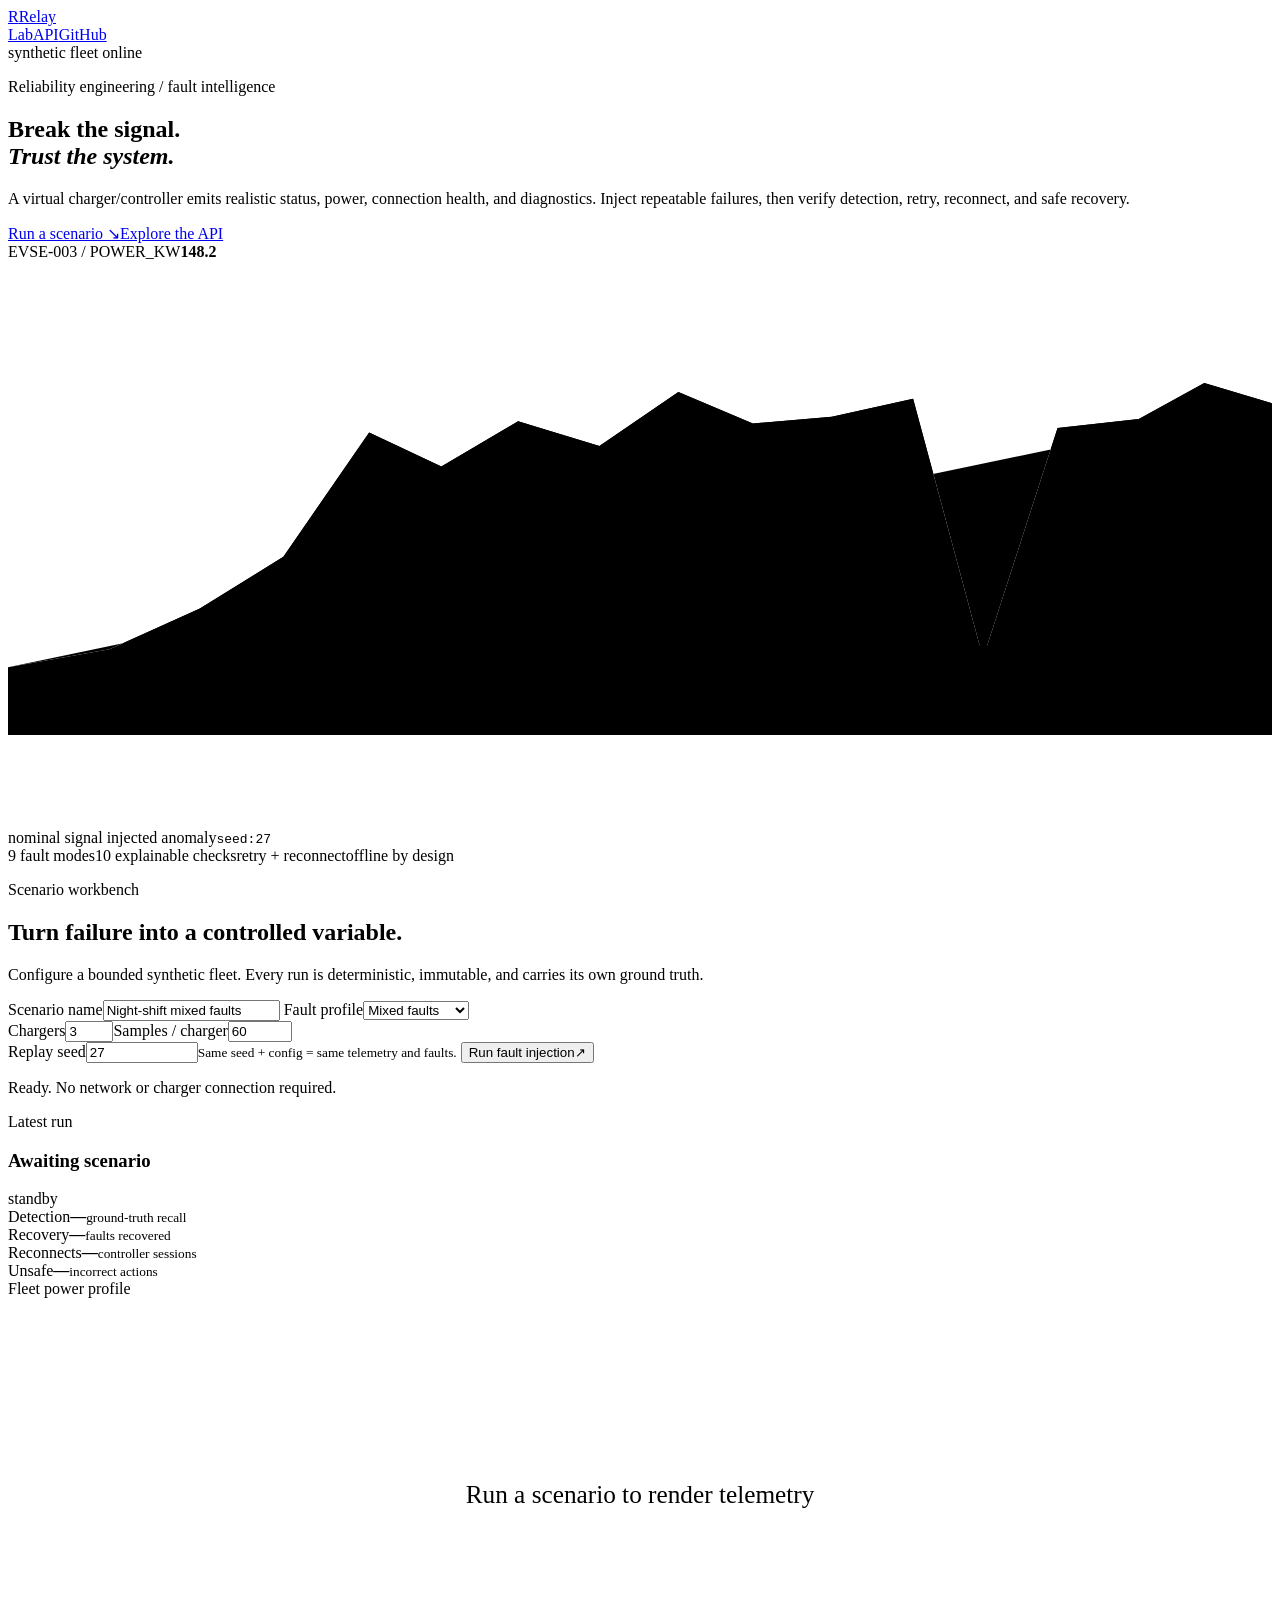
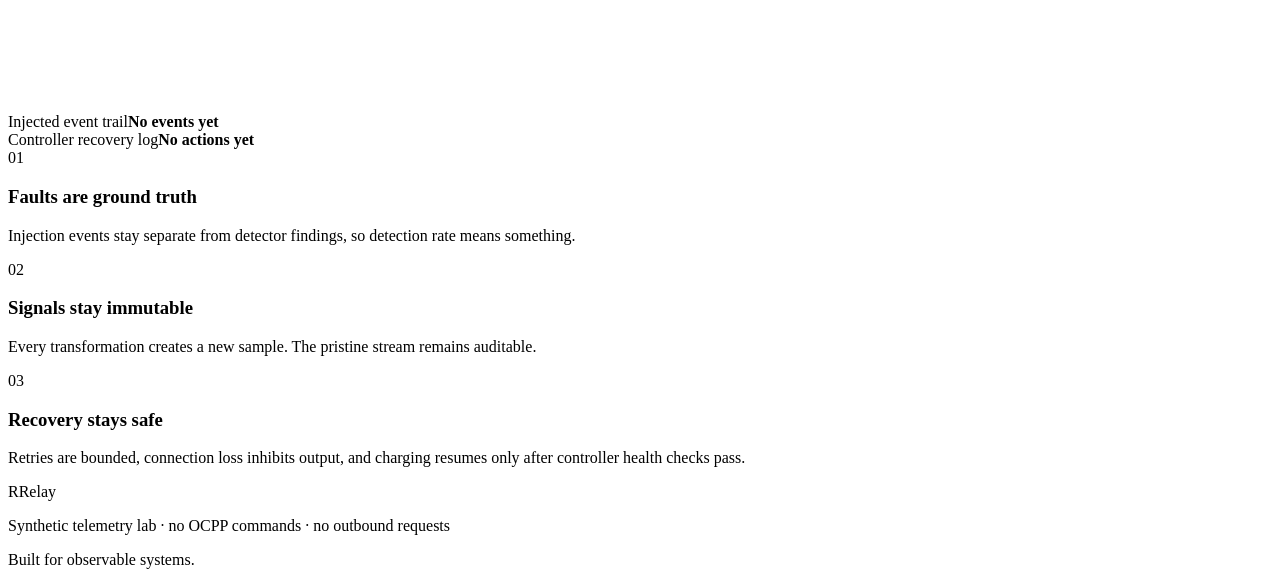
==== telemetry_lab/static/index.html @ dafc3b93 "feat: build complete EV telemetry fault lab" ====
<!doctype html>
<html lang="en">
  <head>
    <meta charset="utf-8">
    <meta name="viewport" content="width=device-width, initial-scale=1">
    <meta name="description" content="Interactive deterministic EV charging telemetry fault-injection lab.">
    <link rel="icon" href="/static/favicon.svg" type="image/svg+xml">
    <title>Relay / EV Telemetry Fault Lab</title>
    <link rel="stylesheet" href="/static/styles.css">
  </head>
  <body>
    <div class="ambient ambient-one"></div>
    <div class="ambient ambient-two"></div>
    <header class="topbar">
      <a class="brand" href="/" aria-label="Relay home"><span class="brand-mark">R</span><span>Relay</span></a>
      <nav><a href="#lab">Lab</a><a href="/api/docs">API</a><a href="https://github.com/TarunT27/ev-charging-telemetry-fault-lab">GitHub</a></nav>
      <div class="live-pill"><span></span> synthetic fleet online</div>
    </header>

    <main>
      <section class="hero">
        <div>
          <p class="eyebrow">Reliability engineering / fault intelligence</p>
          <h1>Break the signal.<br><em>Trust the system.</em></h1>
          <p class="hero-copy">A virtual charger/controller emits realistic status, power, connection health, and diagnostics. Inject repeatable failures, then verify detection, retry, reconnect, and safe recovery.</p>
          <div class="hero-actions"><a class="button primary" href="#lab">Run a scenario <span>↘</span></a><a class="button ghost" href="/api/docs">Explore the API</a></div>
        </div>
        <div class="signal-card" aria-label="Live charging signal visualization">
          <div class="signal-head"><span>EVSE-003 / POWER_KW</span><strong id="hero-power">148.2</strong></div>
          <svg viewBox="0 0 560 250" role="img" aria-label="Stylized charger power signal">
            <defs><linearGradient id="area" x1="0" y1="0" x2="0" y2="1"><stop offset="0" stop-color="#65e3c4" stop-opacity=".44"/><stop offset="1" stop-color="#65e3c4" stop-opacity="0"/></linearGradient></defs>
            <path class="gridline" d="M0 50H560M0 100H560M0 150H560M0 200H560"/>
            <path class="area" d="M0 210L0 180 45 172 85 154 122 131 160 76 192 91 226 71 262 82 297 58 330 72 365 69 401 61 432 176 465 74 501 70 530 54 560 63V210Z"/>
            <path class="trace" d="M0 180 45 172 85 154 122 131 160 76 192 91 226 71 262 82 297 58 330 72 365 69 401 61 432 176 465 74 501 70 530 54 560 63"/>
            <circle cx="432" cy="176" r="6" class="fault-dot"/><path class="fault-rule" d="M432 20V218"/>
          </svg>
          <div class="signal-foot"><span><i class="mint"></i> nominal signal</span><span><i class="coral"></i> injected anomaly</span><code>seed:27</code></div>
        </div>
      </section>

      <section class="trust-strip"><span>9 fault modes</span><span>10 explainable checks</span><span>retry + reconnect</span><span>offline by design</span></section>

      <section class="lab-section" id="lab">
        <div class="section-head"><div><p class="eyebrow">Scenario workbench</p><h2>Turn failure into a controlled variable.</h2></div><p>Configure a bounded synthetic fleet. Every run is deterministic, immutable, and carries its own ground truth.</p></div>
        <div class="workbench">
          <form class="control-panel" id="scenario-form">
            <label>Scenario name<input id="name" name="name" value="Night-shift mixed faults" maxlength="80" required></label>
            <label>Fault profile<select id="preset" name="preset"><option value="mixed-faults">Mixed faults</option><option value="noisy-network">Noisy network</option><option value="sensor-drift">Sensor drift</option><option value="baseline">Baseline</option></select></label>
            <div class="field-grid"><label>Chargers<input id="chargers" name="charger_count" type="number" value="3" min="1" max="20"></label><label>Samples / charger<input id="samples" name="samples_per_charger" type="number" value="60" min="5" max="1000"></label></div>
            <label>Replay seed<input id="seed" name="seed" type="number" value="27" min="0" max="2147483647"><small>Same seed + config = same telemetry and faults.</small></label>
            <button class="button primary run-button" type="submit"><span id="run-label">Run fault injection</span><span>↗</span></button>
            <p class="form-status" id="form-status" aria-live="polite">Ready. No network or charger connection required.</p>
          </form>

          <div class="results-panel">
            <div class="result-head"><div><span class="result-kicker">Latest run</span><h3 id="result-name">Awaiting scenario</h3></div><span class="run-state" id="run-state">standby</span></div>
            <div class="metrics">
              <article><span>Detection</span><strong id="metric-detection">—</strong><small>ground-truth recall</small></article>
              <article><span>Recovery</span><strong id="metric-recovery">—</strong><small>faults recovered</small></article>
              <article><span>Reconnects</span><strong id="metric-reconnects">—</strong><small>controller sessions</small></article>
              <article><span>Unsafe</span><strong id="metric-unsafe">—</strong><small>incorrect actions</small></article>
            </div>
            <div class="chart-head"><span>Fleet power profile</span><div id="legend"></div></div>
            <svg class="result-chart" id="result-chart" viewBox="0 0 800 260" role="img" aria-label="Scenario fleet power chart"><text x="400" y="130" text-anchor="middle">Run a scenario to render telemetry</text></svg>
            <div class="event-summary"><span>Injected event trail</span><strong id="event-summary">No events yet</strong></div>
            <div class="event-pills" id="event-pills"></div>
            <div class="event-summary"><span>Controller recovery log</span><strong id="recovery-summary">No actions yet</strong></div>
            <div class="event-pills recovery-pills" id="recovery-pills"></div>
          </div>
        </div>
      </section>

      <section class="principles">
        <article><span>01</span><h3>Faults are ground truth</h3><p>Injection events stay separate from detector findings, so detection rate means something.</p></article>
        <article><span>02</span><h3>Signals stay immutable</h3><p>Every transformation creates a new sample. The pristine stream remains auditable.</p></article>
        <article><span>03</span><h3>Recovery stays safe</h3><p>Retries are bounded, connection loss inhibits output, and charging resumes only after controller health checks pass.</p></article>
      </section>
    </main>

    <footer><div class="brand"><span class="brand-mark">R</span><span>Relay</span></div><p>Synthetic telemetry lab · no OCPP commands · no outbound requests</p><p>Built for observable systems.</p></footer>
    <script src="/static/app.js" defer></script>
  </body>
</html>
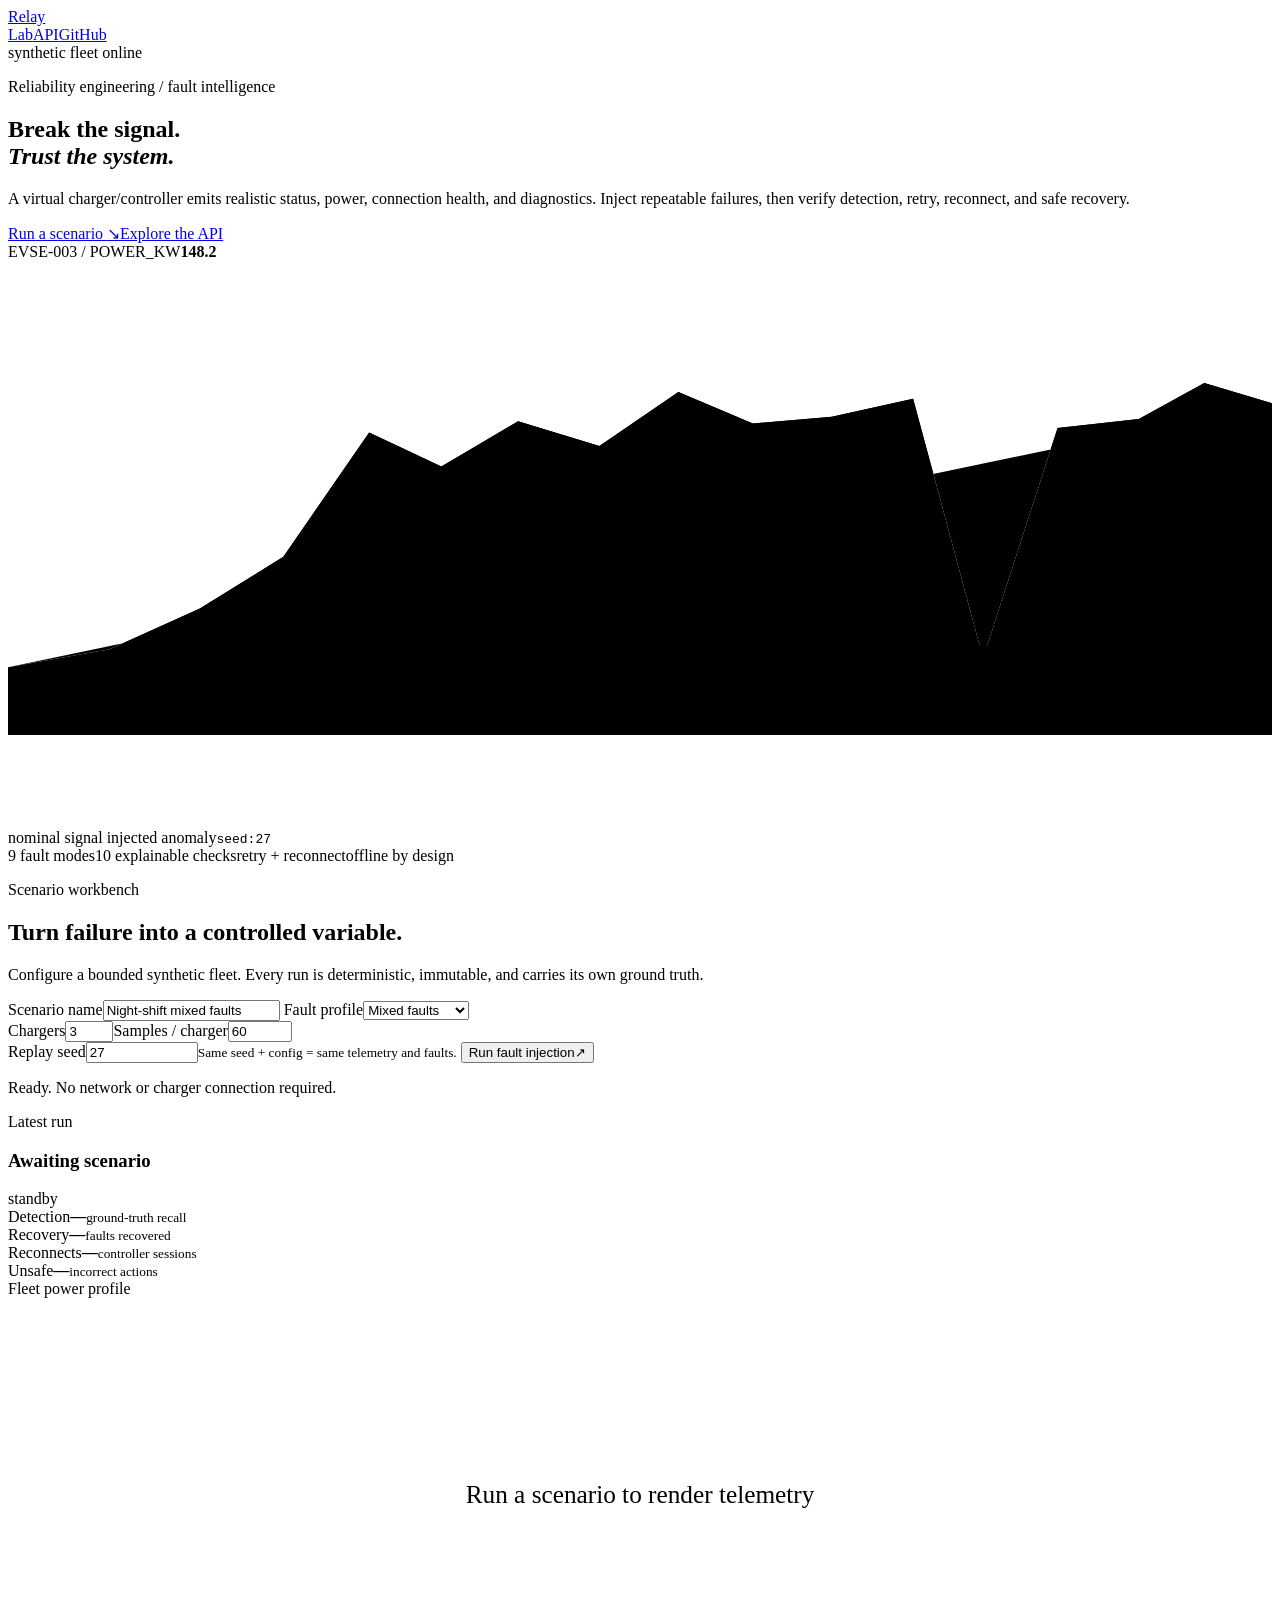
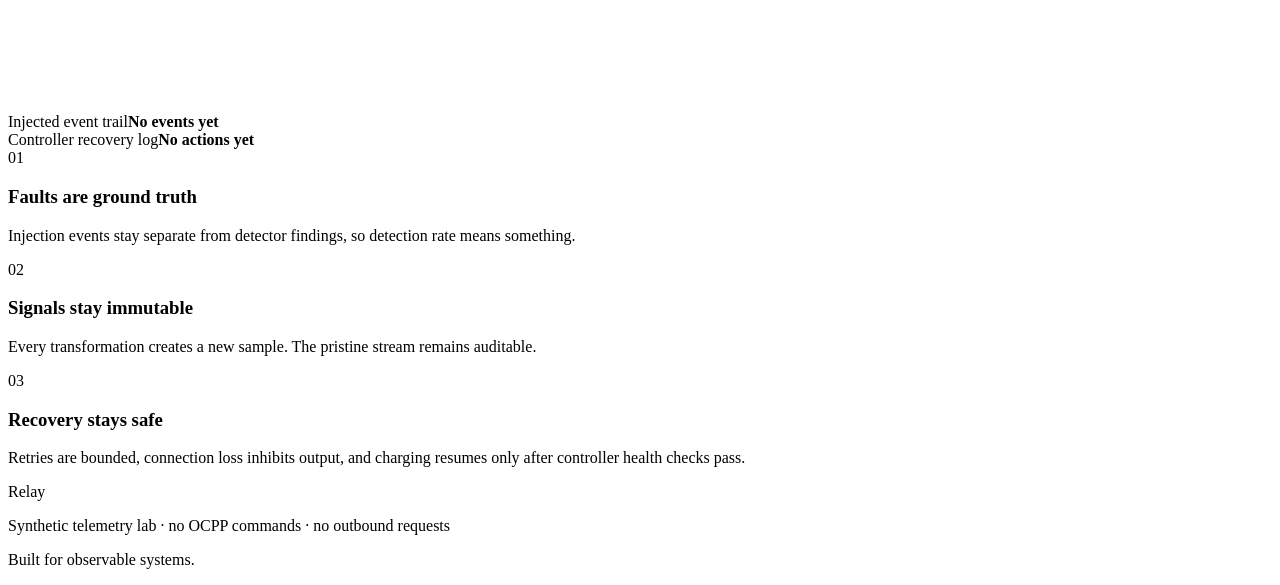
==== commit 3107024d: "feat: add Relay dashboard logo" ====
--- a/telemetry_lab/static/index.html
+++ b/telemetry_lab/static/index.html
@@ -4,7 +4,7 @@
     <meta charset="utf-8">
     <meta name="viewport" content="width=device-width, initial-scale=1">
     <meta name="description" content="Interactive deterministic EV charging telemetry fault-injection lab.">
-    <link rel="icon" href="/static/favicon.svg" type="image/svg+xml">
+    <link rel="icon" href="/static/relay-logo.svg" type="image/svg+xml">
     <title>Relay / EV Telemetry Fault Lab</title>
     <link rel="stylesheet" href="/static/styles.css">
   </head>
@@ -12,7 +12,7 @@
     <div class="ambient ambient-one"></div>
     <div class="ambient ambient-two"></div>
     <header class="topbar">
-      <a class="brand" href="/" aria-label="Relay home"><span class="brand-mark">R</span><span>Relay</span></a>
+      <a class="brand" href="/" aria-label="Relay home"><img class="brand-logo" src="/static/relay-logo.svg" alt=""><span>Relay</span></a>
       <nav><a href="#lab">Lab</a><a href="/api/docs">API</a><a href="https://github.com/TarunT27/ev-charging-telemetry-fault-lab">GitHub</a></nav>
       <div class="live-pill"><span></span> synthetic fleet online</div>
     </header>
@@ -77,7 +77,7 @@
       </section>
     </main>
 
-    <footer><div class="brand"><span class="brand-mark">R</span><span>Relay</span></div><p>Synthetic telemetry lab · no OCPP commands · no outbound requests</p><p>Built for observable systems.</p></footer>
+    <footer><div class="brand"><img class="brand-logo" src="/static/relay-logo.svg" alt=""><span>Relay</span></div><p>Synthetic telemetry lab · no OCPP commands · no outbound requests</p><p>Built for observable systems.</p></footer>
     <script src="/static/app.js" defer></script>
   </body>
 </html>
